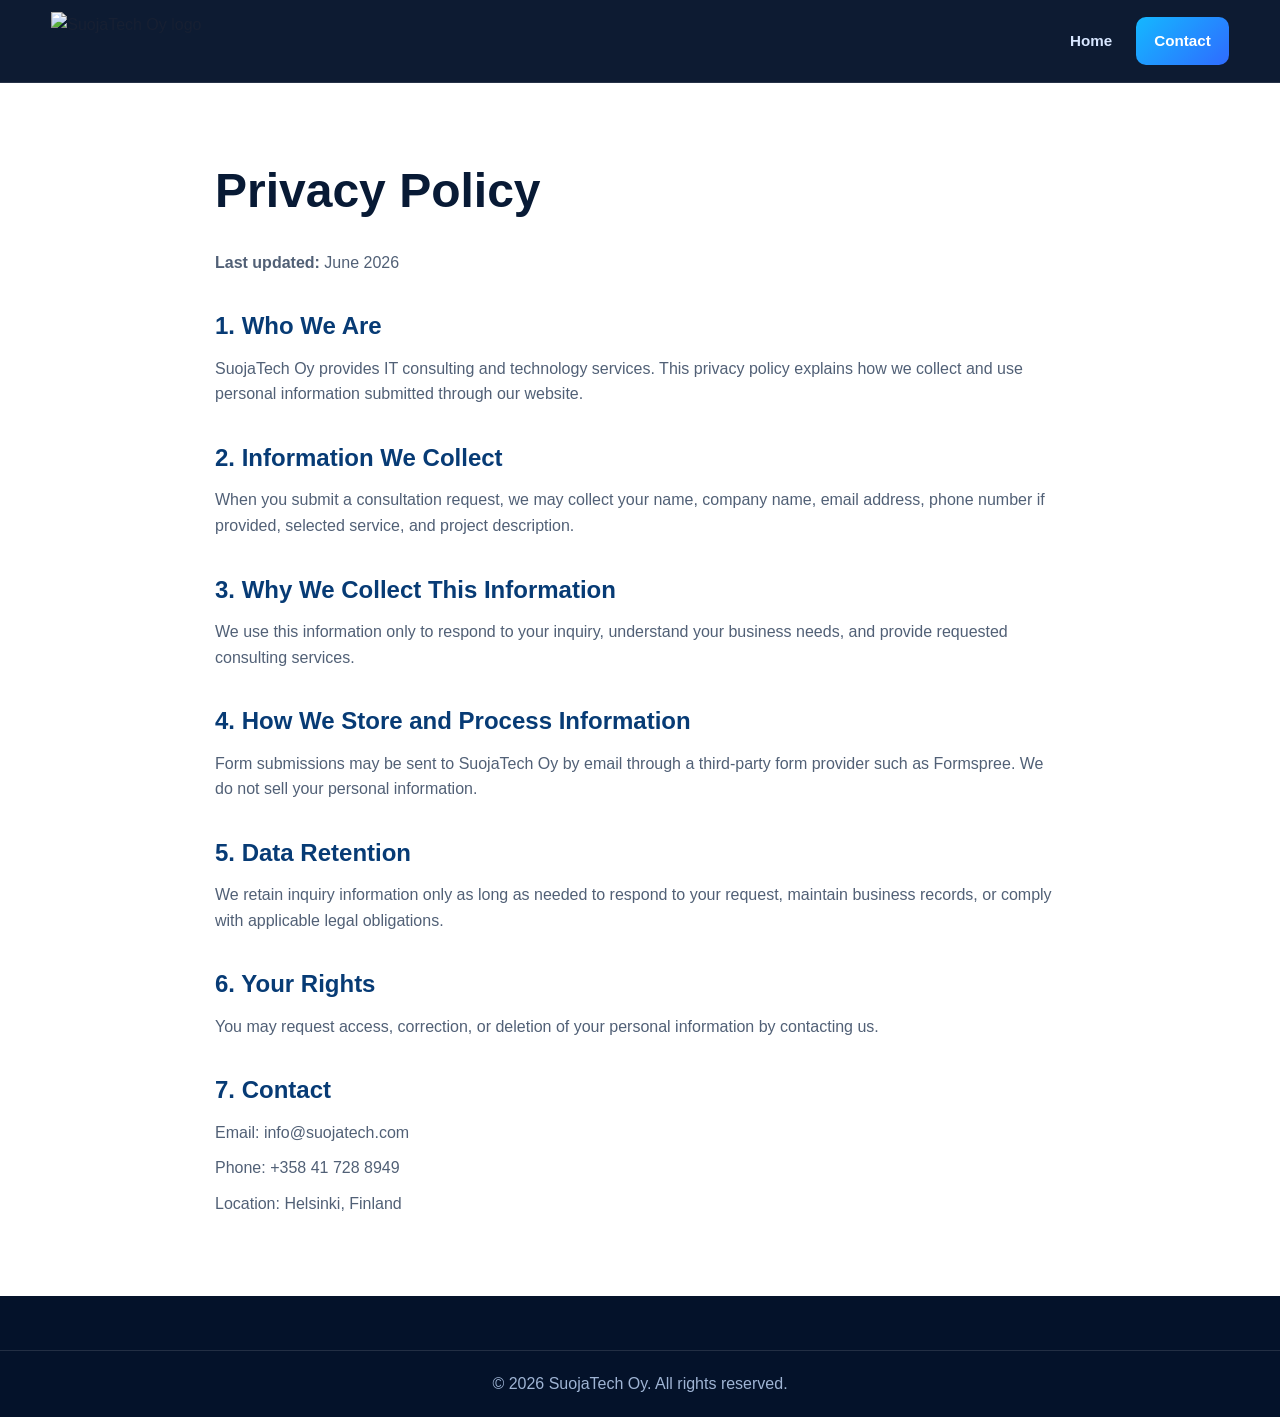
==== privacy.html @ 5b044a51 "Add files via upload" ====
<!DOCTYPE html>
<html lang="en">
<head>
  <meta charset="UTF-8" />
  <meta name="viewport" content="width=device-width, initial-scale=1.0" />
  <title>Privacy Policy | SuojaTech Oy</title>
  <link rel="stylesheet" href="style.css" />
</head>
<body>

<header class="site-header">
  <div class="container nav">
    <a href="index.html" class="brand">
      <img src="assets/suojatech-logo.png" alt="SuojaTech Oy logo" />
    </a>
    <nav class="nav-links always-show">
      <a href="index.html">Home</a>
      <a class="nav-cta" href="index.html#contact">Contact</a>
    </nav>
  </div>
</header>

<main class="policy-page">
  <div class="container policy-content">
    <h1>Privacy Policy</h1>
    <p><strong>Last updated:</strong> June 2026</p>

    <h2>1. Who We Are</h2>
    <p>SuojaTech Oy provides IT consulting and technology services. This privacy policy explains how we collect and use personal information submitted through our website.</p>

    <h2>2. Information We Collect</h2>
    <p>When you submit a consultation request, we may collect your name, company name, email address, phone number if provided, selected service, and project description.</p>

    <h2>3. Why We Collect This Information</h2>
    <p>We use this information only to respond to your inquiry, understand your business needs, and provide requested consulting services.</p>

    <h2>4. How We Store and Process Information</h2>
    <p>Form submissions may be sent to SuojaTech Oy by email through a third-party form provider such as Formspree. We do not sell your personal information.</p>

    <h2>5. Data Retention</h2>
    <p>We retain inquiry information only as long as needed to respond to your request, maintain business records, or comply with applicable legal obligations.</p>

    <h2>6. Your Rights</h2>
    <p>You may request access, correction, or deletion of your personal information by contacting us.</p>

    <h2>7. Contact</h2>
    <p>Email: info@suojatech.com</p>
    <p>Phone: +358 41 728 8949</p>
    <p>Location: Helsinki, Finland</p>
  </div>
</main>

<footer class="footer">
  <div class="copyright">© 2026 SuojaTech Oy. All rights reserved.</div>
</footer>

</body>
</html>
---- style.css ----
*{box-sizing:border-box;margin:0;padding:0}
html{scroll-behavior:smooth}
body{font-family:Arial,Helvetica,sans-serif;background:#f5f8fc;color:#172033;line-height:1.6}
a{color:inherit;text-decoration:none}
.container{width:min(1180px,92%);margin:0 auto}
.site-header{position:sticky;top:0;z-index:1000;background:rgba(4,18,42,.96);border-bottom:1px solid rgba(255,255,255,.1);backdrop-filter:blur(12px)}
.nav{min-height:82px;display:flex;justify-content:space-between;align-items:center}
.brand img{height:58px;display:block}
.nav-links{display:flex;align-items:center;gap:24px;color:#d8e7ff;font-weight:700;font-size:.95rem}
.nav-links a:hover{color:#5de0ff}
.nav-cta{background:linear-gradient(135deg,#14b8ff,#2f6bff);color:#fff!important;padding:12px 18px;border-radius:10px}
.menu-toggle{display:none;background:transparent;color:white;border:0;font-size:2rem}
.hero{position:relative;overflow:hidden;color:white;background:radial-gradient(circle at 15% 20%,rgba(20,184,255,.35),transparent 28%),radial-gradient(circle at 85% 30%,rgba(47,107,255,.35),transparent 30%),linear-gradient(135deg,#04122a 0%,#073b75 45%,#061a35 100%)}
.hero-pattern{position:absolute;inset:0;opacity:.18;background-image:linear-gradient(rgba(255,255,255,.10) 1px,transparent 1px),linear-gradient(90deg,rgba(255,255,255,.10) 1px,transparent 1px);background-size:42px 42px}
.hero-grid{position:relative;min-height:720px;display:grid;grid-template-columns:1.2fr .8fr;align-items:center;gap:50px;padding:90px 0}
.eyebrow{color:#14b8ff;font-size:.82rem;letter-spacing:.12em;text-transform:uppercase;font-weight:900;margin-bottom:14px}
.hero h1{font-size:clamp(3.2rem,7vw,6.5rem);line-height:.94;margin-bottom:26px}
.hero-subtitle{font-size:1.35rem;max-width:760px;color:#d8e7ff;margin-bottom:30px}
.hero-actions{display:flex;gap:16px;flex-wrap:wrap}
.btn{display:inline-flex;justify-content:center;align-items:center;padding:14px 24px;border-radius:12px;font-weight:800;border:1px solid transparent;cursor:pointer}
.btn.primary{background:linear-gradient(135deg,#ff8a00,#ff5c00);color:white;box-shadow:0 14px 32px rgba(255,112,0,.28)}
.btn.secondary{color:white;border-color:rgba(255,255,255,.35);background:rgba(255,255,255,.08)}
.btn.full{width:100%}
.hero-card{background:rgba(255,255,255,.11);border:1px solid rgba(255,255,255,.22);border-radius:24px;padding:32px;box-shadow:0 24px 70px rgba(0,0,0,.25)}
.hero-card h3{font-size:1.5rem;margin-bottom:18px}
.hero-card ul{list-style:none}
.hero-card li{padding:14px 0;border-bottom:1px solid rgba(255,255,255,.16)}
.hero-card li:last-child{border-bottom:none}
.stats{margin-top:-52px;position:relative;z-index:5}
.stats-grid{display:grid;grid-template-columns:repeat(4,1fr);background:#061a35;color:white;border-radius:22px;overflow:hidden;box-shadow:0 20px 60px rgba(4,18,42,.25)}
.stats-grid div{padding:34px 24px;text-align:center;border-right:1px solid rgba(255,255,255,.10)}
.stats-grid div:last-child{border-right:none}
.stats-grid strong{display:block;color:#5de0ff;font-size:2.2rem;line-height:1.1}
.stats-grid span{display:block;color:#d8e7ff;margin-top:8px;font-weight:700}
.section{padding:92px 0}
.section-heading{max-width:790px;margin-bottom:42px}
.section-heading h2,.about-grid h2,.contact-grid h2{font-size:clamp(2.1rem,4vw,3.3rem);line-height:1.12;margin-bottom:16px;color:#081a35}
.section-heading p{color:#516076;font-size:1.05rem}
.service-grid{display:grid;grid-template-columns:repeat(3,1fr);gap:22px}
.service-card{background:white;padding:28px;border-radius:20px;border:1px solid #e3ebf7;box-shadow:0 14px 35px rgba(8,26,53,.07);transition:.25s ease}
.service-card:hover{transform:translateY(-6px);box-shadow:0 22px 50px rgba(8,26,53,.12)}
.icon{width:52px;height:52px;border-radius:14px;display:grid;place-items:center;background:#eaf6ff;font-size:1.5rem;margin-bottom:18px}
.service-card h3{font-size:1.22rem;color:#073b75;margin-bottom:10px}
.service-card p{color:#516076}
.dark-section{background:radial-gradient(circle at top right,rgba(20,184,255,.22),transparent 30%),linear-gradient(135deg,#04122a,#071f42);color:white}
.section-heading.light h2,.section-heading.light p{color:white}
.expertise-grid{display:grid;grid-template-columns:repeat(2,1fr);gap:24px}
.expertise-card{background:rgba(255,255,255,.09);border:1px solid rgba(255,255,255,.14);border-radius:22px;padding:28px}
.expertise-card h3{margin-bottom:18px;color:#fff}
.logo-tags{display:flex;flex-wrap:wrap;gap:12px}
.logo-tags span{background:white;color:#073b75;border-radius:999px;padding:10px 15px;font-weight:900;box-shadow:0 8px 20px rgba(0,0,0,.12)}
.about-grid,.contact-grid{display:grid;grid-template-columns:.85fr 1.15fr;gap:55px;align-items:start}
.about-grid p{color:#516076;margin-bottom:16px;font-size:1.08rem}
.contact-section{background:#eef6ff}
.contact-details{margin-top:28px;background:white;border-radius:18px;padding:24px;border:1px solid #dce9f7}
.contact-details p{margin-bottom:8px}
.contact-form{display:grid;gap:18px;background:white;border-radius:22px;padding:30px;border:1px solid #dce9f7;box-shadow:0 16px 40px rgba(8,26,53,.08)}
.contact-form label{display:grid;gap:8px;font-weight:800;color:#081a35}
input,select,textarea{width:100%;padding:13px 14px;border-radius:10px;border:1px solid #c8d6e6;font:inherit}
input:focus,select:focus,textarea:focus{outline:3px solid #cbeeff;border-color:#14b8ff}
.checkbox{display:flex!important;grid-template-columns:auto 1fr;align-items:flex-start;gap:10px!important;font-weight:500!important;color:#516076!important}
.checkbox input{width:auto;margin-top:5px}
.footer{background:#04122a;color:#d8e7ff;padding-top:54px}
.footer-grid{display:grid;grid-template-columns:1.5fr .7fr .8fr;gap:40px;padding-bottom:34px}
.footer-logo{height:58px;margin-bottom:16px}
.footer h4{color:white;margin-bottom:14px}
.footer a{display:block;margin-bottom:8px}
.copyright{text-align:center;border-top:1px solid rgba(255,255,255,.12);padding:20px;color:#9fb4d4}
.policy-page{background:white;padding:70px 0}
.policy-content{max-width:850px}
.policy-content h1{font-size:3rem;margin-bottom:20px;color:#081a35}
.policy-content h2{margin-top:32px;margin-bottom:10px;color:#073b75}
.policy-content p{color:#516076;margin-bottom:10px}
@media (max-width:950px){
.menu-toggle{display:block}
.nav-links{display:none;position:absolute;top:82px;left:0;right:0;background:#04122a;padding:22px;flex-direction:column;align-items:flex-start}
.nav-links.open,.nav-links.always-show{display:flex}
.hero-grid,.about-grid,.contact-grid,.footer-grid{grid-template-columns:1fr}
.service-grid,.expertise-grid{grid-template-columns:1fr}
.stats-grid{grid-template-columns:1fr}
.stats-grid div{border-right:none;border-bottom:1px solid rgba(255,255,255,.10)}
.hero-grid{min-height:auto;padding:70px 0}
.brand img{height:48px}
}


.brand{display:flex;align-items:center;gap:12px}
.brand-text{display:flex;flex-direction:column}
.brand-text strong{color:#fff;font-size:1.6rem;font-weight:700;line-height:1}
.brand-text small{color:#d8e7ff;font-size:.7rem;text-transform:uppercase;letter-spacing:.08em}
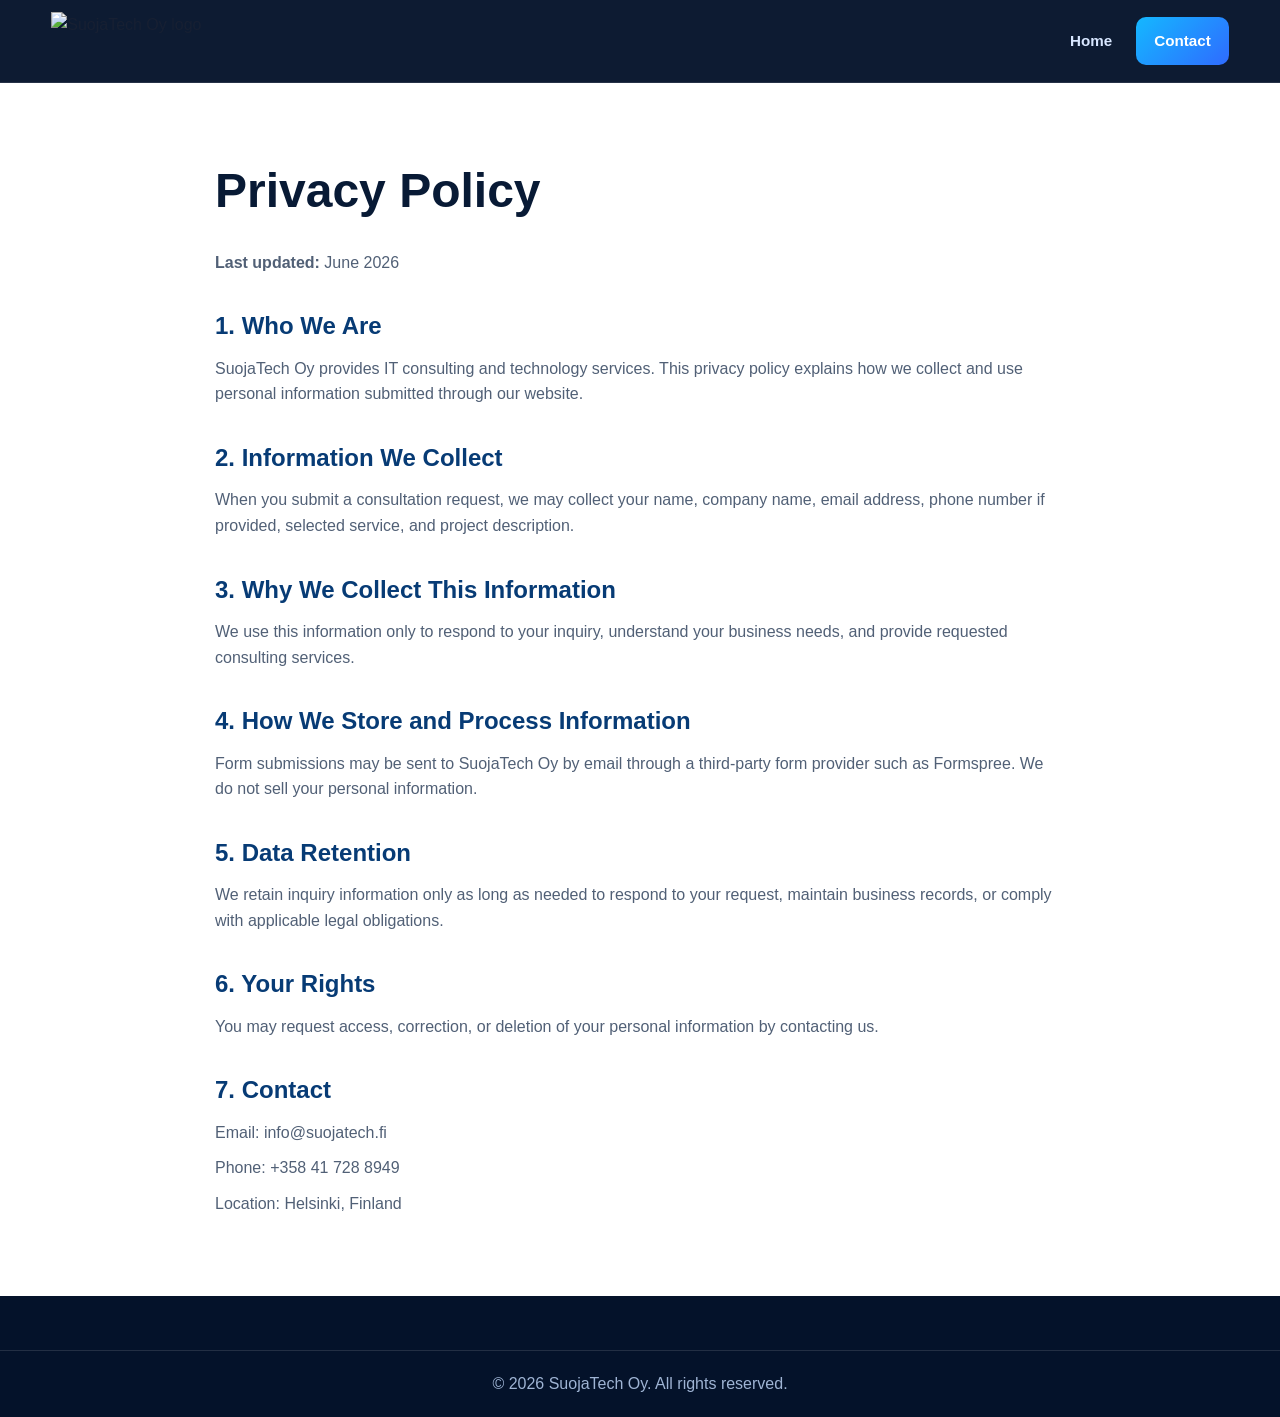
==== commit ddfd2ee3: "Update privacy.html changed info@suojatech.com to info@suojatech.fi" ====
--- a/privacy.html
+++ b/privacy.html
@@ -44,7 +44,7 @@
     <p>You may request access, correction, or deletion of your personal information by contacting us.</p>
 
     <h2>7. Contact</h2>
-    <p>Email: info@suojatech.com</p>
+    <p>Email: info@suojatech.fi</p>
     <p>Phone: +358 41 728 8949</p>
     <p>Location: Helsinki, Finland</p>
   </div>
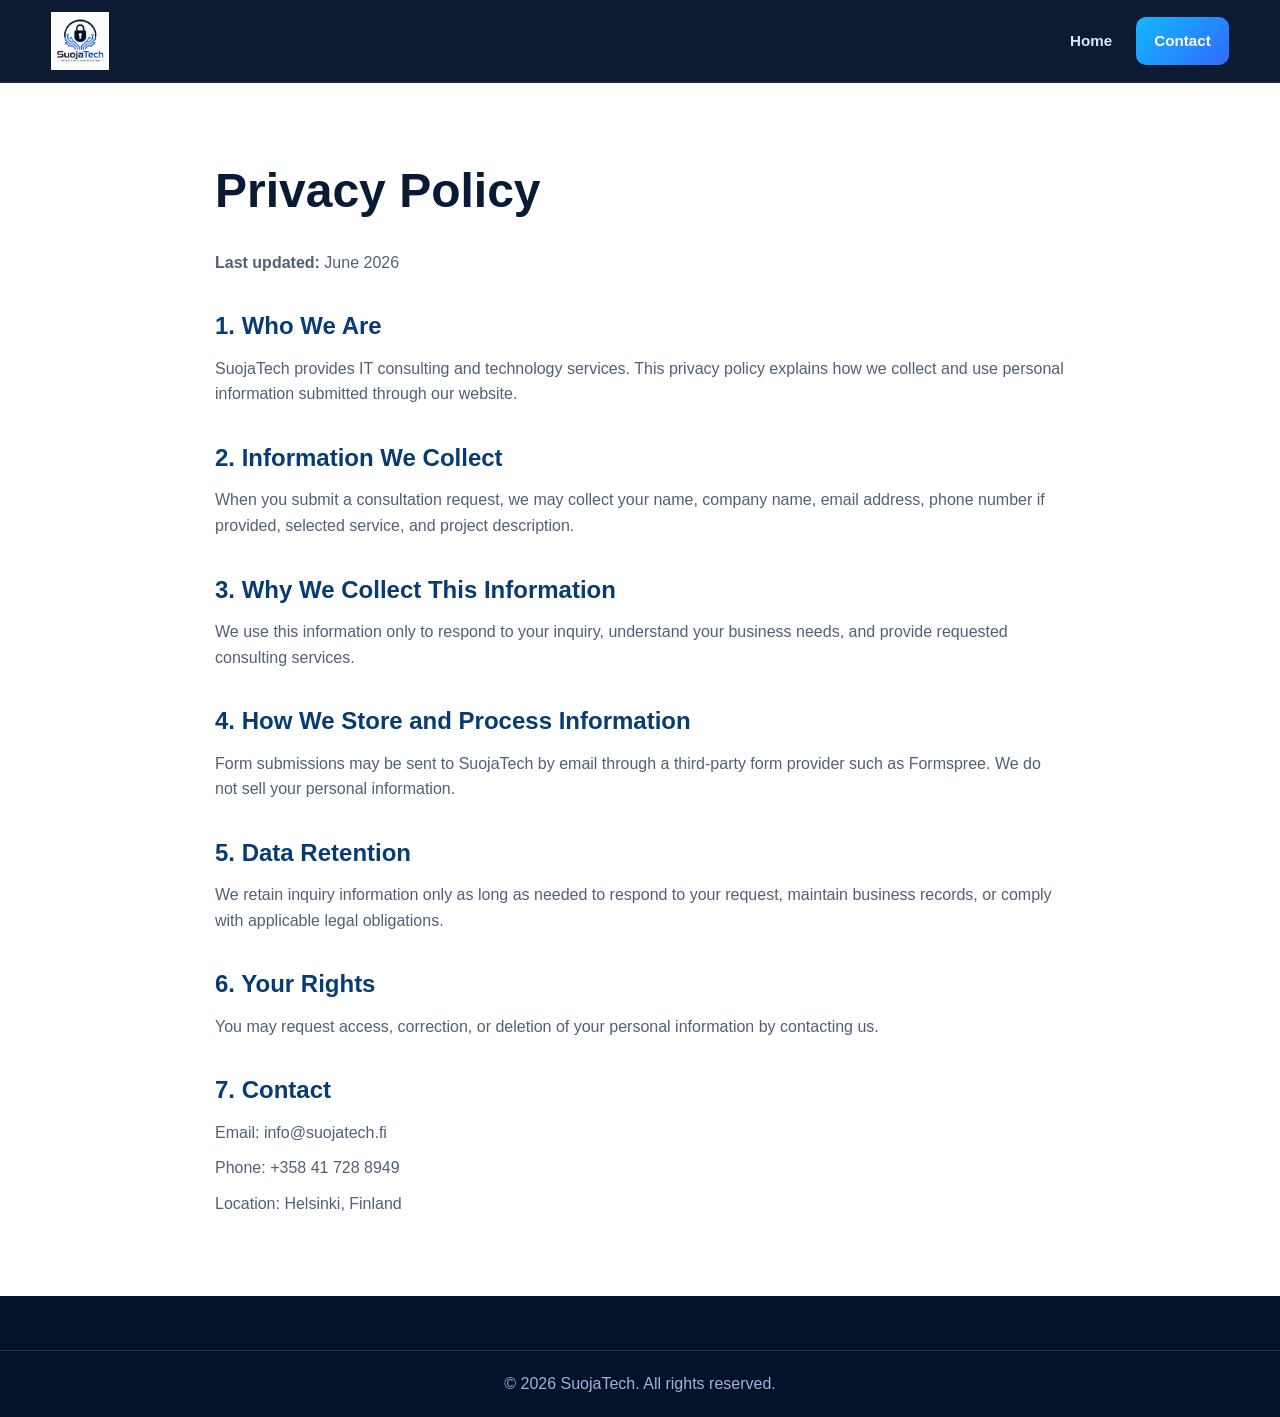
==== commit aff454ab: "oy removed oy removed." ====
--- a/privacy.html
+++ b/privacy.html
@@ -3,7 +3,7 @@
 <head>
   <meta charset="UTF-8" />
   <meta name="viewport" content="width=device-width, initial-scale=1.0" />
-  <title>Privacy Policy | SuojaTech Oy</title>
+  <title>Privacy Policy | SuojaTech </title>
   <link rel="stylesheet" href="style.css" />
 </head>
 <body>
@@ -11,7 +11,7 @@
 <header class="site-header">
   <div class="container nav">
     <a href="index.html" class="brand">
-      <img src="assets/suojatech-logo.png" alt="SuojaTech Oy logo" />
+      <img src="assets/suojatech-logo.jpeg" alt="SuojaTech  logo" />
     </a>
     <nav class="nav-links always-show">
       <a href="index.html">Home</a>
@@ -26,7 +26,7 @@
     <p><strong>Last updated:</strong> June 2026</p>
 
     <h2>1. Who We Are</h2>
-    <p>SuojaTech Oy provides IT consulting and technology services. This privacy policy explains how we collect and use personal information submitted through our website.</p>
+    <p>SuojaTech  provides IT consulting and technology services. This privacy policy explains how we collect and use personal information submitted through our website.</p>
 
     <h2>2. Information We Collect</h2>
     <p>When you submit a consultation request, we may collect your name, company name, email address, phone number if provided, selected service, and project description.</p>
@@ -35,7 +35,7 @@
     <p>We use this information only to respond to your inquiry, understand your business needs, and provide requested consulting services.</p>
 
     <h2>4. How We Store and Process Information</h2>
-    <p>Form submissions may be sent to SuojaTech Oy by email through a third-party form provider such as Formspree. We do not sell your personal information.</p>
+    <p>Form submissions may be sent to SuojaTech by email through a third-party form provider such as Formspree. We do not sell your personal information.</p>
 
     <h2>5. Data Retention</h2>
     <p>We retain inquiry information only as long as needed to respond to your request, maintain business records, or comply with applicable legal obligations.</p>
@@ -51,7 +51,7 @@
 </main>
 
 <footer class="footer">
-  <div class="copyright">© 2026 SuojaTech Oy. All rights reserved.</div>
+  <div class="copyright">© 2026 SuojaTech. All rights reserved.</div>
 </footer>
 
 </body>
